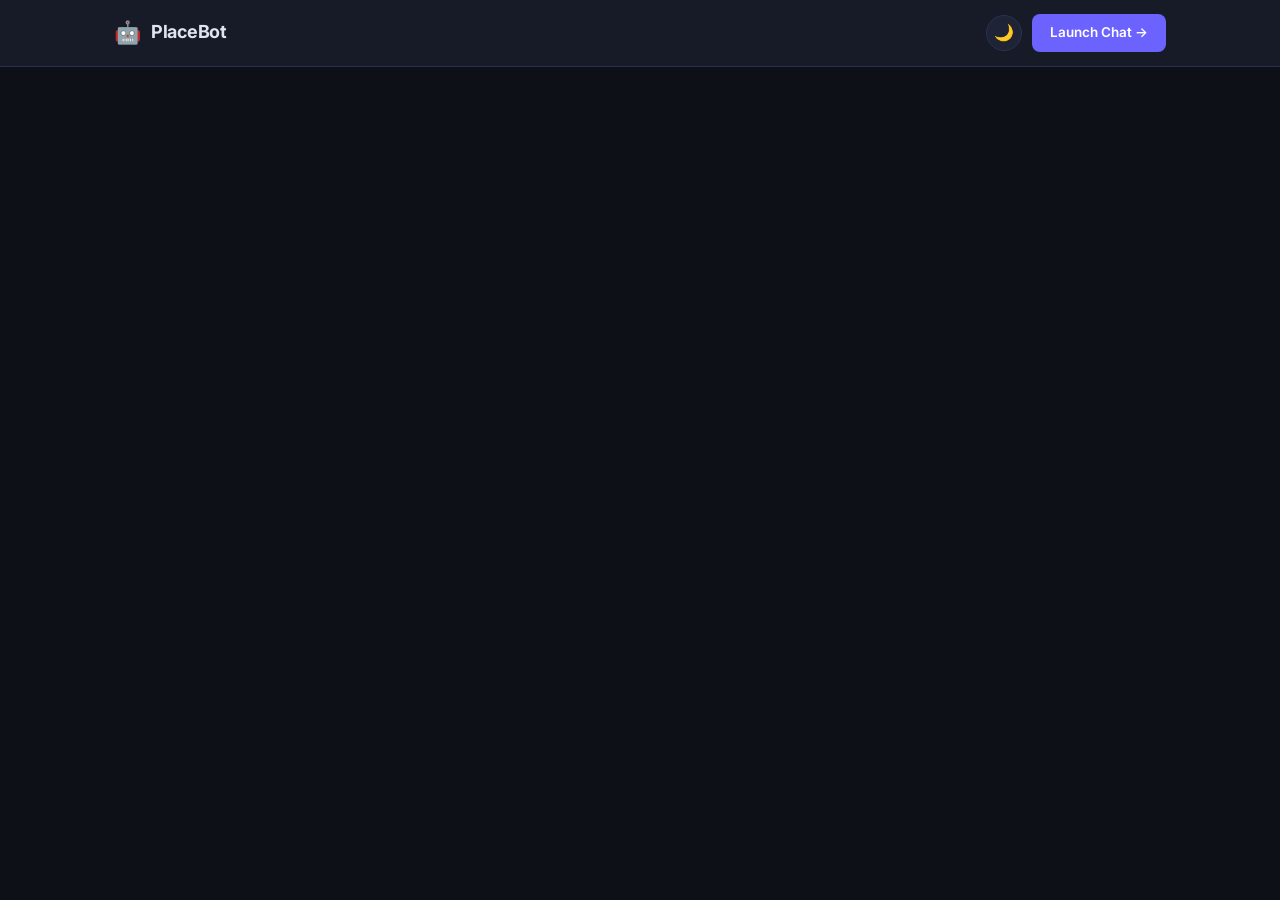
==== index.html @ d07be6ec "feat(html): add landing page scaffolding and navigation bar" ====
<!DOCTYPE html>
<html lang="en" data-theme="dark">

<head>
    <meta charset="UTF-8" />
    <meta name="viewport" content="width=device-width, initial-scale=1.0" />
    <title>PlaceBot — Personal Placement Mentor</title>
    <meta name="description"
        content="PlaceBot is an AI placement mentor for engineering students. Ace your campus placements with smart guidance on HR, DSA, resume, aptitude and more." />
    <link rel="preconnect" href="https://fonts.googleapis.com" />
    <link href="https://fonts.googleapis.com/css2?family=Inter:wght@300;400;500;600;700;800&display=swap"
        rel="stylesheet" />
    <link rel="stylesheet" href="src/style.css" />
</head>

<body class="landing-body">

    <!-- ── NAV ─────────────────────────────────────────── -->
    <nav class="nav">
        <div class="nav-inner">
            <div class="nav-brand">
                <span class="nav-logo">🤖</span>
                <span class="nav-name">PlaceBot</span>
            </div>
            <div class="nav-actions">
                <button class="theme-toggle" id="themeToggle" aria-label="Toggle theme" title="Toggle light / dark">
                    <span class="theme-icon">🌙</span>
                </button>
                <a href="chat.html" class="nav-cta">Launch Chat →</a>
            </div>
        </div>
    </nav>

    <script src="src/theme.js"></script>
</body>

</html>
---- src/style.css ----
/* ═══════════════════════════════════════════════════════════
   PLACEBOT — style.css
═══════════════════════════════════════════════════════════ */

:root,
[data-theme="dark"] {
  --bg: #0d1117;
  --bg2: #0a0d13;
  --surface: #161b27;
  --surface2: #1e2436;
  --surface3: #252d42;
  --border: #2a3150;
  --accent: #6c63ff;
  --accent-dim: rgba(108, 99, 255, .15);
  --accent-hover: #8b85ff;
  --accent-glow: rgba(108, 99, 255, .3);
  --green: #22c55e;
  --amber: #f59e0b;
  --red: #ef4444;
  --text: #e0e3f0;
  --text-dim: #7c82a0;
  --text-muted: #4a5068;
  --user-bubble: #6c63ff;
  --bot-bubble: #1a1f35;
  --card-bg: #161b27;
  --gradient-text: linear-gradient(135deg, #6c63ff, #a78bfa, #60a5fa);
}

[data-theme="light"] {
  --bg: #f4f6fb;
  --bg2: #eceef5;
  --surface: #ffffff;
  --surface2: #f0f2fa;
  --surface3: #e8eaf5;
  --border: #dde1f0;
  --accent: #5b52e8;
  --accent-dim: rgba(91, 82, 232, .1);
  --accent-hover: #4840cc;
  --accent-glow: rgba(91, 82, 232, .2);
  --green: #16a34a;
  --amber: #d97706;
  --red: #dc2626;
  --text: #1a1d2e;
  --text-dim: #5a6080;
  --text-muted: #9499b8;
  --user-bubble: #5b52e8;
  --bot-bubble: #eef0fa;
  --card-bg: #ffffff;
  --gradient-text: linear-gradient(135deg, #5b52e8, #7c3aed, #2563eb);
}

*,
*::before,
*::after {
  box-sizing: border-box;
  margin: 0;
  padding: 0
}

html {
  scroll-behavior: smooth
}

body {
  font-family: 'Inter', system-ui, sans-serif;
  background: var(--bg);
  color: var(--text);
  font-size: 15px;
  line-height: 1.6;
  transition: background .25s ease, color .25s ease
}

a {
  text-decoration: none;
  color: inherit
}

ul {
  list-style: none
}

.theme-toggle {
  width: 36px;
  height: 36px;
  border-radius: 50%;
  background: var(--surface2);
  border: 1px solid var(--border);
  cursor: pointer;
  display: flex;
  align-items: center;
  justify-content: center;
  font-size: 16px;
  transition: background .18s, border-color .18s, transform .15s;
  flex-shrink: 0
}

.theme-toggle:hover {
  background: var(--surface3);
  border-color: var(--accent);
  transform: rotate(20deg)
}

.btn-primary {
  display: inline-flex;
  align-items: center;
  gap: 6px;
  background: var(--accent);
  color: #fff;
  padding: 11px 24px;
  border-radius: 10px;
  font-size: 14px;
  font-weight: 600;
  border: none;
  cursor: pointer;
  font-family: inherit;
  transition: background .18s, transform .1s, box-shadow .18s;
  box-shadow: 0 4px 14px var(--accent-glow)
}

.btn-primary:hover {
  background: var(--accent-hover);
  transform: translateY(-1px)
}

.btn-primary:active {
  transform: scale(.97)
}

.btn-ghost {
  display: inline-flex;
  align-items: center;
  padding: 11px 24px;
  border-radius: 10px;
  font-size: 14px;
  font-weight: 500;
  border: 1px solid var(--border);
  background: transparent;
  color: var(--text-dim);
  cursor: pointer;
  font-family: inherit;
  transition: all .18s
}

.btn-ghost:hover {
  background: var(--surface2);
  border-color: var(--accent);
  color: var(--accent-hover)
}

/* ═══ LANDING PAGE ═══════════════════════════════════════ */
.landing-body {
  min-height: 100vh;
  overflow-x: hidden
}

/* Nav */
.nav {
  position: sticky;
  top: 0;
  z-index: 100;
  background: var(--surface);
  border-bottom: 1px solid var(--border);
  backdrop-filter: blur(12px)
}

.nav-inner {
  max-width: 1100px;
  margin: 0 auto;
  padding: 14px 24px;
  display: flex;
  align-items: center;
  justify-content: space-between
}

.nav-brand {
  display: flex;
  align-items: center;
  gap: 10px
}

.nav-logo {
  font-size: 22px
}

.nav-name {
  font-size: 18px;
  font-weight: 700;
  letter-spacing: -.3px
}

.nav-actions {
  display: flex;
  align-items: center;
  gap: 10px
}

.nav-cta {
  background: var(--accent);
  color: #fff;
  padding: 8px 18px;
  border-radius: 8px;
  font-size: 13.5px;
  font-weight: 600;
  transition: background .18s
}

.nav-cta:hover {
  background: var(--accent-hover)
}

/* Hero */
.hero {
  max-width: 800px;
  margin: 0 auto;
  padding: 90px 24px 70px;
  text-align: center
}

.hero-badge {
  display: inline-block;
  background: var(--accent-dim);
  border: 1px solid rgba(108, 99, 255, .3);
  color: var(--accent-hover);
  padding: 5px 16px;
  border-radius: 20px;
  font-size: 13px;
  font-weight: 500;
  margin-bottom: 28px
}

.hero-title {
  font-size: clamp(36px, 6vw, 62px);
  font-weight: 800;
  line-height: 1.13;
  letter-spacing: -1.5px;
  margin-bottom: 20px
}

.hero-gradient {
  background: var(--gradient-text);
  -webkit-background-clip: text;
  -webkit-text-fill-color: transparent;
  background-clip: text
}

.hero-sub {
  font-size: 17px;
  color: var(--text-dim);
  max-width: 580px;
  margin: 0 auto 36px;
  line-height: 1.7
}

.hero-actions {
  display: flex;
  gap: 12px;
  justify-content: center;
  flex-wrap: wrap;
  margin-bottom: 52px
}

.stats-row {
  display: flex;
  align-items: center;
  justify-content: center;
  gap: 32px;
  flex-wrap: wrap
}

.stat {
  display: flex;
  flex-direction: column;
  align-items: center;
  gap: 2px
}

.stat strong {
  font-size: 26px;
  font-weight: 700;
  color: var(--accent)
}

.stat span {
  font-size: 12px;
  color: var(--text-dim)
}

.stat-sep {
  width: 1px;
  height: 36px;
  background: var(--border)
}
/* -- Section Header -- */
.section-header{text-align:center;margin-bottom:52px}
.section-header h2{font-size:clamp(24px,4vw,36px);font-weight:700;letter-spacing:-.5px;margin-bottom:10px}
.section-header p{font-size:15px;color:var(--text-dim);max-width:520px;margin:0 auto}

/* -- Features Grid -- */
.features{max-width:1100px;margin:0 auto;padding:80px 24px;border-top:1px solid var(--border)}
.features-grid{display:grid;grid-template-columns:repeat(auto-fill,minmax(290px,1fr));gap:20px}
.feature-card{background:var(--card-bg);border:1px solid var(--border);border-radius:14px;padding:24px;transition:border-color .18s,box-shadow .18s,transform .18s}
.feature-card:hover{border-color:var(--accent);box-shadow:0 4px 20px var(--accent-glow);transform:translateY(-2px)}
.fc-icon{font-size:28px;margin-bottom:12px}
.feature-card h3{font-size:16px;font-weight:600;margin-bottom:8px}
.feature-card p{font-size:13.5px;color:var(--text-dim);line-height:1.6;margin-bottom:12px}
.fc-list{display:flex;flex-direction:column;gap:4px}
.fc-list li{font-size:12.5px;color:var(--text-muted);padding-left:14px;position:relative}
.fc-list li::before{content:"�";position:absolute;left:4px;color:var(--accent)}
.cta-card{background:var(--accent-dim);border-color:rgba(108,99,255,.35)}
.cta-card h3{color:var(--accent-hover)}

/* -- How it works -- */
.how-it-works{max-width:900px;margin:0 auto;padding:80px 24px;border-top:1px solid var(--border)}
.steps-row{display:flex;align-items:flex-start;gap:16px;flex-wrap:wrap;justify-content:center}
.step{flex:1;min-width:200px;text-align:center;padding:24px 20px;background:var(--card-bg);border:1px solid var(--border);border-radius:14px}
.step-num{width:40px;height:40px;background:var(--accent);color:#fff;border-radius:50%;display:flex;align-items:center;justify-content:center;font-weight:700;font-size:16px;margin:0 auto 14px}
.step h4{font-size:15px;font-weight:600;margin-bottom:8px}.step p{font-size:13px;color:var(--text-dim);line-height:1.6}
.step-arrow{font-size:22px;color:var(--text-muted);padding-top:36px;flex-shrink:0}

/* -- Footer -- */
.footer{border-top:1px solid var(--border);padding:48px 24px;background:var(--surface)}
.footer-inner{max-width:600px;margin:0 auto;display:flex;flex-direction:column;align-items:center;gap:12px;text-align:center}
.footer-brand{display:flex;align-items:center;gap:8px;font-size:18px;font-weight:700}
.footer-note{font-size:13px;color:var(--text-dim)}
/* ═══ CHAT PAGE ══════════════════════════════════════════ */
.chat-body{height:100vh;overflow:hidden}
.app-wrapper{display:flex;height:100vh;overflow:hidden}

/* Sidebar */
.side-panel {
  width: 290px; min-width: 290px;
  background: var(--surface); border-right: 1px solid var(--border);
  display: flex; flex-direction: column;
  overflow-y: auto; padding: 24px 18px;
  scrollbar-width: thin; scrollbar-color: var(--border) transparent;
}
.brand{display:flex;flex-direction:column;align-items:center;text-align:center;padding-bottom:20px}
.brand-link{display:block;border-radius:14px;transition:opacity .18s}
.brand-link:hover{opacity:0.8}
.brand-logo{
  width:52px;height:52px;
  background:linear-gradient(135deg,var(--accent),#9b59e8);
  border-radius:14px;display:flex;align-items:center;justify-content:center;
  font-size:24px;margin-bottom:12px;box-shadow:0 4px 16px var(--accent-glow);
}
.brand-name{font-size:20px;font-weight:700;letter-spacing:-.3px}
.brand-tagline{font-size:12px;color:var(--text-dim);margin-top:4px;line-height:1.5}
.divider{height:1px;background:var(--border);margin:14px 0;flex-shrink:0}
.panel-label{
  font-size:10.5px;font-weight:600;text-transform:uppercase;
  letter-spacing:0.8px;color:var(--text-muted);margin-bottom:10px;
  display:flex;align-items:center;gap:8px;
}
.feature-list{display:flex;flex-direction:column;gap:2px}
.feature-item{display:flex;align-items:flex-start;gap:10px;padding:8px;border-radius:8px;transition:background .15s}
.feature-item:hover{background:var(--surface2)}
.fi-icon{font-size:17px;flex-shrink:0;margin-top:1px}
.feature-item strong{display:block;font-size:12.5px;font-weight:600;margin-bottom:1px}
.feature-item p{font-size:11px;color:var(--text-dim);line-height:1.4}

/* API section */
.api-section{margin-top:auto;padding-top:8px}
.api-status-badge{
  display:inline-block;padding:2px 8px;border-radius:20px;
  font-size:10px;font-weight:600;
  background:rgba(245,158,11,0.15);color:var(--amber);border:1px solid rgba(245,158,11,0.3);
  text-transform:none;letter-spacing:0;
}
.api-status-badge.saved{background:rgba(34,197,94,0.12);color:var(--green);border-color:rgba(34,197,94,0.3)}
.api-input-row{display:flex;gap:6px;margin-bottom:6px}
.api-input-row input{
  flex:1;background:var(--surface2);border:1px solid var(--border);
  border-radius:6px;padding:7px 10px;font-size:12px;color:var(--text);
  font-family:inherit;outline:none;transition:border-color .18s;
}
.api-input-row input:focus{border-color:var(--accent)}
.api-input-row input::placeholder{color:var(--text-muted)}
.api-input-row button{
  background:var(--accent);color:#fff;border:none;border-radius:6px;
  padding:7px 14px;font-size:12px;font-weight:600;
  cursor:pointer;font-family:inherit;transition:background .18s;
}
.api-input-row button:hover{background:var(--accent-hover)}
.api-hint{font-size:10.5px;color:var(--text-muted);line-height:1.4}

/* Chat panel */
.chat-panel{flex:1;display:flex;flex-direction:column;overflow:hidden;background:var(--bg)}
.chat-header{
  display:flex;align-items:center;justify-content:space-between;
  padding:12px 20px;border-bottom:1px solid var(--border);
  flex-shrink:0;background:var(--surface);
}
.chat-header-info{display:flex;align-items:center;gap:8px}
.ch-dot{width:8px;height:8px;background:var(--green);border-radius:50%;box-shadow:0 0 6px var(--green);animation:blink 2.2s infinite}
@keyframes blink{0%,100%{opacity:1}50%{opacity:0.3}}
.ch-title{font-size:13px;font-weight:500;color:var(--text-dim)}
.chat-header-actions{display:flex;align-items:center;gap:8px}
.clear-btn{
  background:none;border:1px solid var(--border);border-radius:6px;
  color:var(--text-dim);font-size:12px;padding:5px 12px;
  cursor:pointer;font-family:inherit;transition:all .18s;
}
.clear-btn:hover{background:rgba(239,68,68,0.1);border-color:var(--red);color:var(--red)}

/* Quick actions */
.quick-actions{
  display:flex;gap:8px;padding:10px 20px;
  overflow-x:auto;flex-shrink:0;border-bottom:1px solid var(--border);
  scrollbar-width:none;
}
.quick-actions::-webkit-scrollbar{display:none}
.qa-btn{
  display:inline-flex;align-items:center;gap:5px;
  padding:6px 14px;background:var(--surface);border:1px solid var(--border);
  border-radius:20px;color:var(--text-dim);font-size:12.5px;font-weight:500;
  cursor:pointer;white-space:nowrap;transition:all .18s;font-family:inherit;
}
.qa-btn:hover{background:var(--accent-dim);border-color:var(--accent);color:var(--accent-hover)}
.qa-btn:active{transform:scale(0.97)}

/* Chat window */
.chat-window{
  flex:1;overflow-y:auto;padding:20px;
  display:flex;flex-direction:column;gap:4px;
  scrollbar-width:thin;scrollbar-color:var(--border) transparent;
}
.chat-window::-webkit-scrollbar{width:5px}
.chat-window::-webkit-scrollbar-track{background:transparent}
.chat-window::-webkit-scrollbar-thumb{background:var(--border);border-radius:3px}

.welcome-card{
  background:var(--surface);border:1px solid var(--border);
  border-radius:14px;padding:28px 24px;text-align:center;
  max-width:460px;margin:auto;
}
.wc-emoji{font-size:38px;margin-bottom:12px}
.welcome-card h2{font-size:18px;font-weight:700;margin-bottom:8px}
.welcome-card p{font-size:13.5px;color:var(--text-dim);line-height:1.65}

/* Message rows */
.msg-row{display:flex;gap:10px;align-items:flex-end;animation:fadeSlideIn .16s ease both}
@keyframes fadeSlideIn{from{opacity:0;transform:translateY(5px)}to{opacity:1;transform:translateY(0)}}
.msg-row.user{flex-direction:row-reverse}
.msg-avatar{width:28px;height:28px;border-radius:50%;display:flex;align-items:center;justify-content:center;font-size:14px;flex-shrink:0;margin-bottom:18px}
.msg-row.bot .msg-avatar{background:linear-gradient(135deg,var(--accent),#9b59e8)}
.msg-row.user .msg-avatar{background:var(--surface2);border:1px solid var(--border)}
.msg-body{display:flex;flex-direction:column;max-width:72%}
.msg-row.user .msg-body{align-items:flex-end}
.msg-row.bot .msg-body{align-items:flex-start}
.msg-bubble{padding:10px 14px;border-radius:14px;font-size:14px;line-height:1.65;word-break:break-word}
.msg-row.bot .msg-bubble{background:var(--bot-bubble);border:1px solid var(--border);border-bottom-left-radius:4px;color:var(--text)}
.msg-row.user .msg-bubble{background:var(--user-bubble);color:#fff;border-bottom-right-radius:4px}
.msg-time{font-size:10px;color:var(--text-muted);margin-top:4px;padding:0 2px}

/* Markdown */
.msg-bubble h3{font-size:14px;font-weight:600;color:var(--accent-hover);margin:10px 0 4px}
.msg-bubble h3:first-child{margin-top:0}
.msg-bubble ul,.msg-bubble ol{padding-left:18px;margin:5px 0}
.msg-bubble li{margin-bottom:3px}
.msg-bubble strong{font-weight:600}
.msg-bubble em{font-style:italic}
.msg-bubble code{background:rgba(108,99,255,.15);padding:2px 6px;border-radius:4px;font-family:'Courier New',monospace;font-size:13px}
.msg-bubble pre{background:var(--bg2);border:1px solid var(--border);border-radius:8px;padding:10px 12px;margin:8px 0;overflow-x:auto;font-size:12.5px}
.msg-bubble pre code{background:none;padding:0}
.msg-bubble hr{border:none;border-top:1px solid var(--border);margin:8px 0}
.msg-bubble p+p{margin-top:5px}

/* Typing */
.typing-indicator{display:flex;align-items:center;gap:5px;padding:12px 14px}
.typing-dot{width:7px;height:7px;background:var(--accent);border-radius:50%;animation:bounce 1.1s infinite ease-in-out}
.typing-dot:nth-child(2){animation-delay:.18s}
.typing-dot:nth-child(3){animation-delay:.36s}
@keyframes bounce{0%,80%,100%{transform:translateY(0)}40%{transform:translateY(-7px)}}

/* Input */
.input-area{padding:12px 20px 16px;flex-shrink:0;border-top:1px solid var(--border);background:var(--surface)}
.input-row{
  display:flex;gap:10px;align-items:flex-end;
  background:var(--surface2);border:1px solid var(--border);
  border-radius:14px;padding:10px 12px;
  transition:border-color .18s,box-shadow .18s;
}
.input-row:focus-within{border-color:var(--accent);box-shadow:0 0 0 3px var(--accent-dim)}
#userInput{flex:1;background:none;border:none;outline:none;color:var(--text);font-family:inherit;font-size:14px;resize:none;max-height:120px;line-height:1.5}
#userInput::placeholder{color:var(--text-muted)}
.send-btn{width:36px;height:36px;background:var(--accent);border:none;border-radius:8px;color:#fff;cursor:pointer;display:flex;align-items:center;justify-content:center;flex-shrink:0;font-size:15px;transition:background .18s,transform .1s}
.send-btn:hover{background:var(--accent-hover)}
.send-btn:active{transform:scale(0.93)}
.send-btn:disabled{background:var(--border);cursor:not-allowed}
.input-hint{font-size:11px;color:var(--text-muted);margin-top:7px;text-align:center}
.input-hint kbd{background:var(--surface2);border:1px solid var(--border);border-radius:3px;padding:1px 5px;font-size:10px;font-family:inherit}

/* Responsive */
@media(max-width:768px){
  .app-wrapper{flex-direction:column}
  .side-panel{width:100%;min-width:unset;border-right:none;border-bottom:1px solid var(--border);padding:12px 16px;flex-direction:row;align-items:center;gap:14px;overflow-x:auto;overflow-y:hidden}
  .brand{flex-direction:row;text-align:left;padding-bottom:0}
  .brand-logo{width:34px;height:34px;font-size:16px;margin-bottom:0}
  .brand-tagline,.divider,.panel-label,.feature-list{display:none}
  .api-section{margin-top:0;padding-top:0;min-width:200px;flex-shrink:0}
  .msg-body{max-width:88%}
  .step-arrow{display:none}
  .steps-row{flex-direction:column}
  .step{min-width:unset}
}
@media(max-width:500px){
  .hero{padding:60px 16px 50px}
  .features,.how-it-works{padding:60px 16px}
  .features-grid{grid-template-columns:1fr}
}
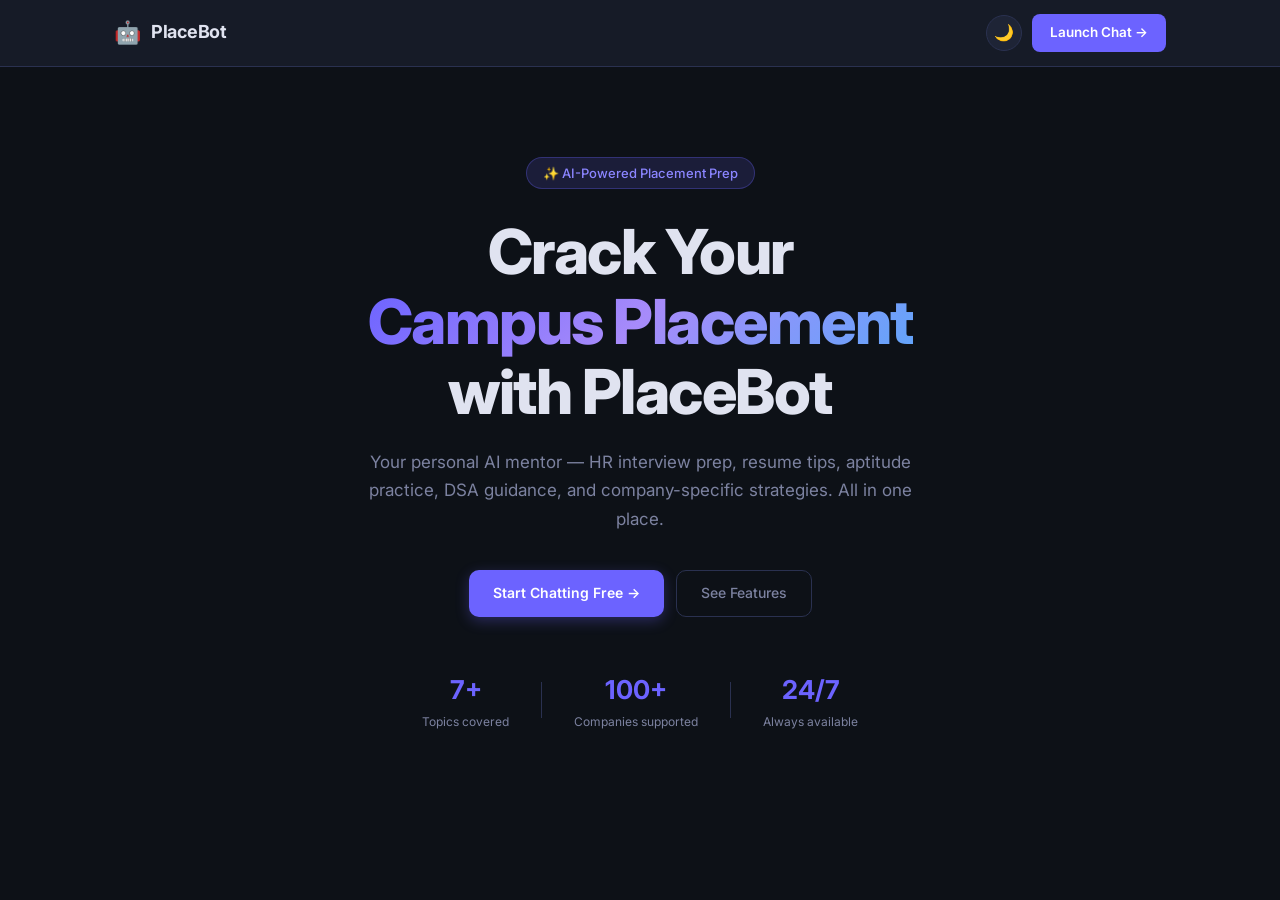
==== commit a742203f: "feat(html): add hero section with CTA buttons and key stats" ====
--- a/index.html
+++ b/index.html
@@ -31,6 +31,31 @@
         </div>
     </nav>
 
+    <!-- ── HERO ─────────────────────────────────────────── -->
+    <section class="hero">
+        <div class="hero-badge">✨ AI-Powered Placement Prep</div>
+        <h1 class="hero-title">
+            Crack Your<br />
+            <span class="hero-gradient">Campus Placement</span><br />
+            with PlaceBot
+        </h1>
+        <p class="hero-sub">
+            Your personal AI mentor — HR interview prep, resume tips, aptitude practice,
+            DSA guidance, and company-specific strategies. All in one place.
+        </p>
+        <div class="hero-actions">
+            <a href="chat.html" class="btn-primary">Start Chatting Free →</a>
+            <a href="#features" class="btn-ghost">See Features</a>
+        </div>
+        <div class="stats-row">
+            <div class="stat"><strong>7+</strong><span>Topics covered</span></div>
+            <div class="stat-sep"></div>
+            <div class="stat"><strong>100+</strong><span>Companies supported</span></div>
+            <div class="stat-sep"></div>
+            <div class="stat"><strong>24/7</strong><span>Always available</span></div>
+        </div>
+    </section>
+
     <script src="src/theme.js"></script>
 </body>
 
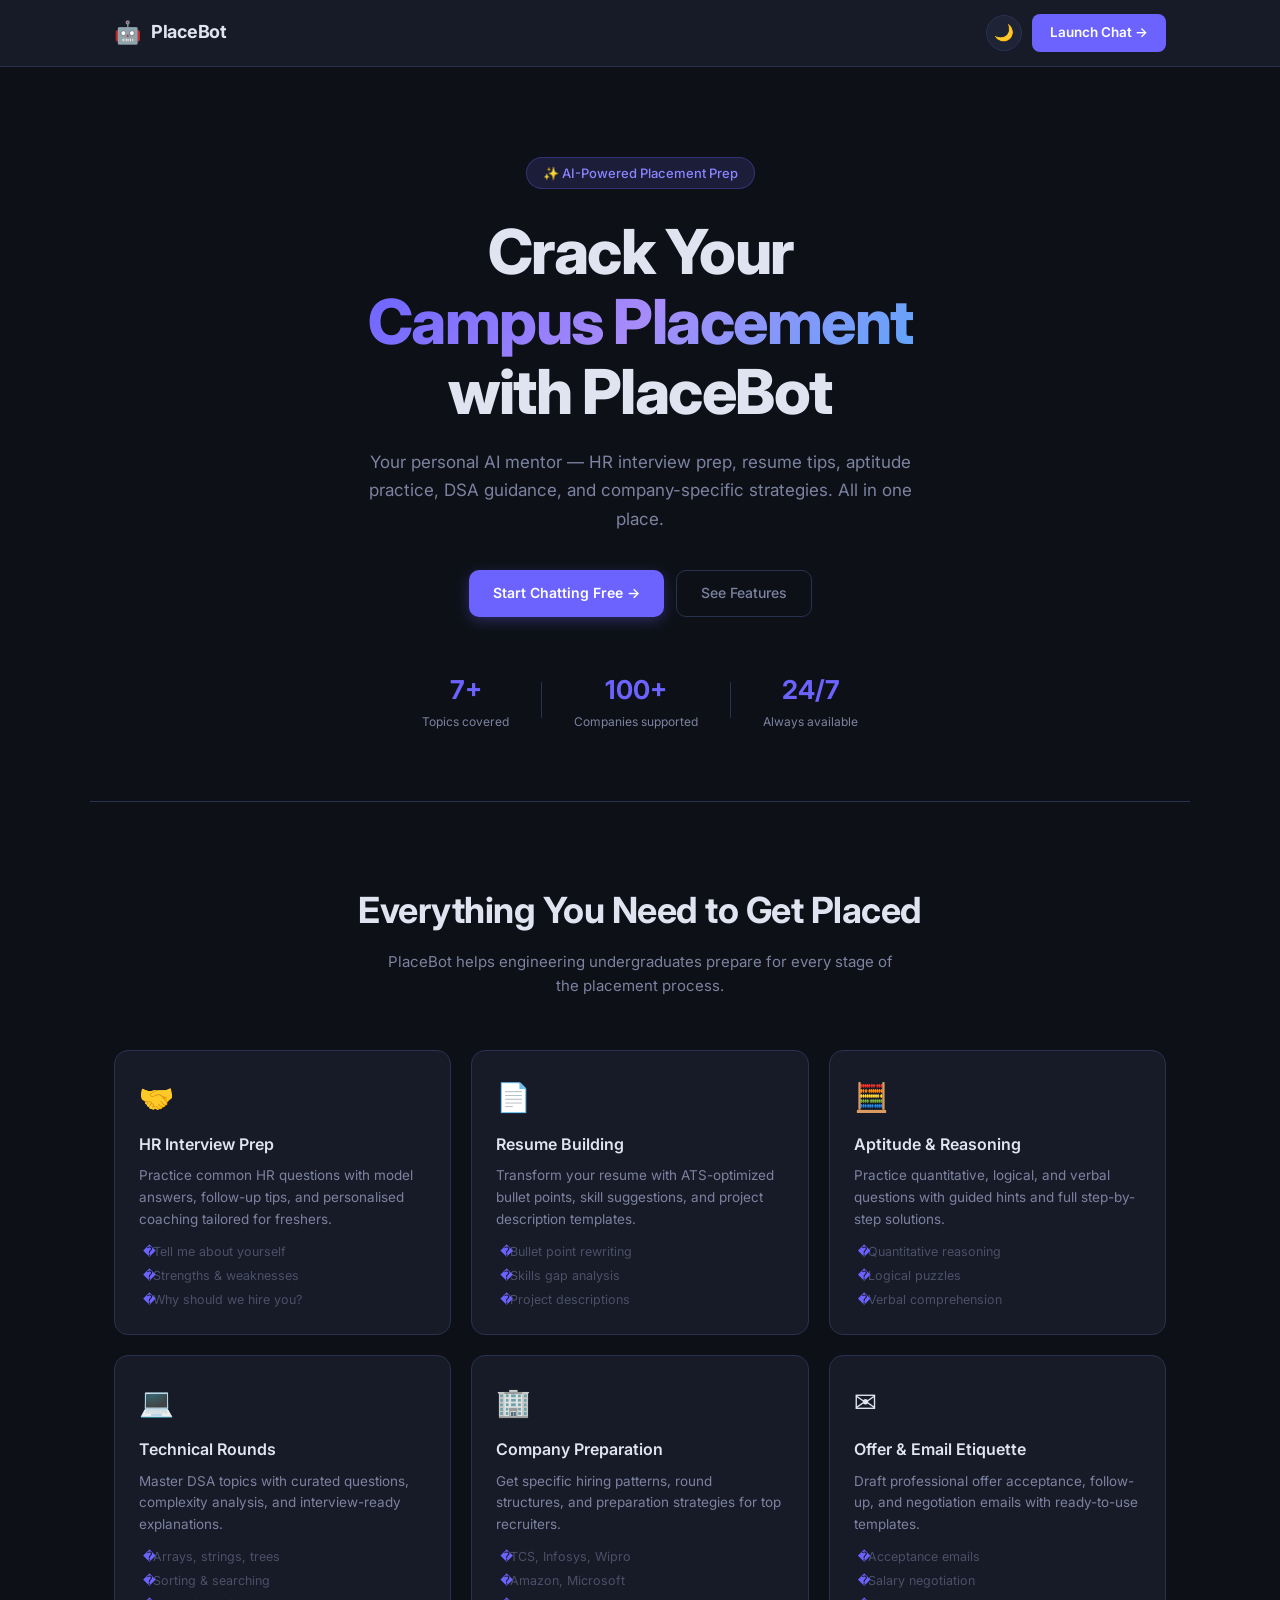
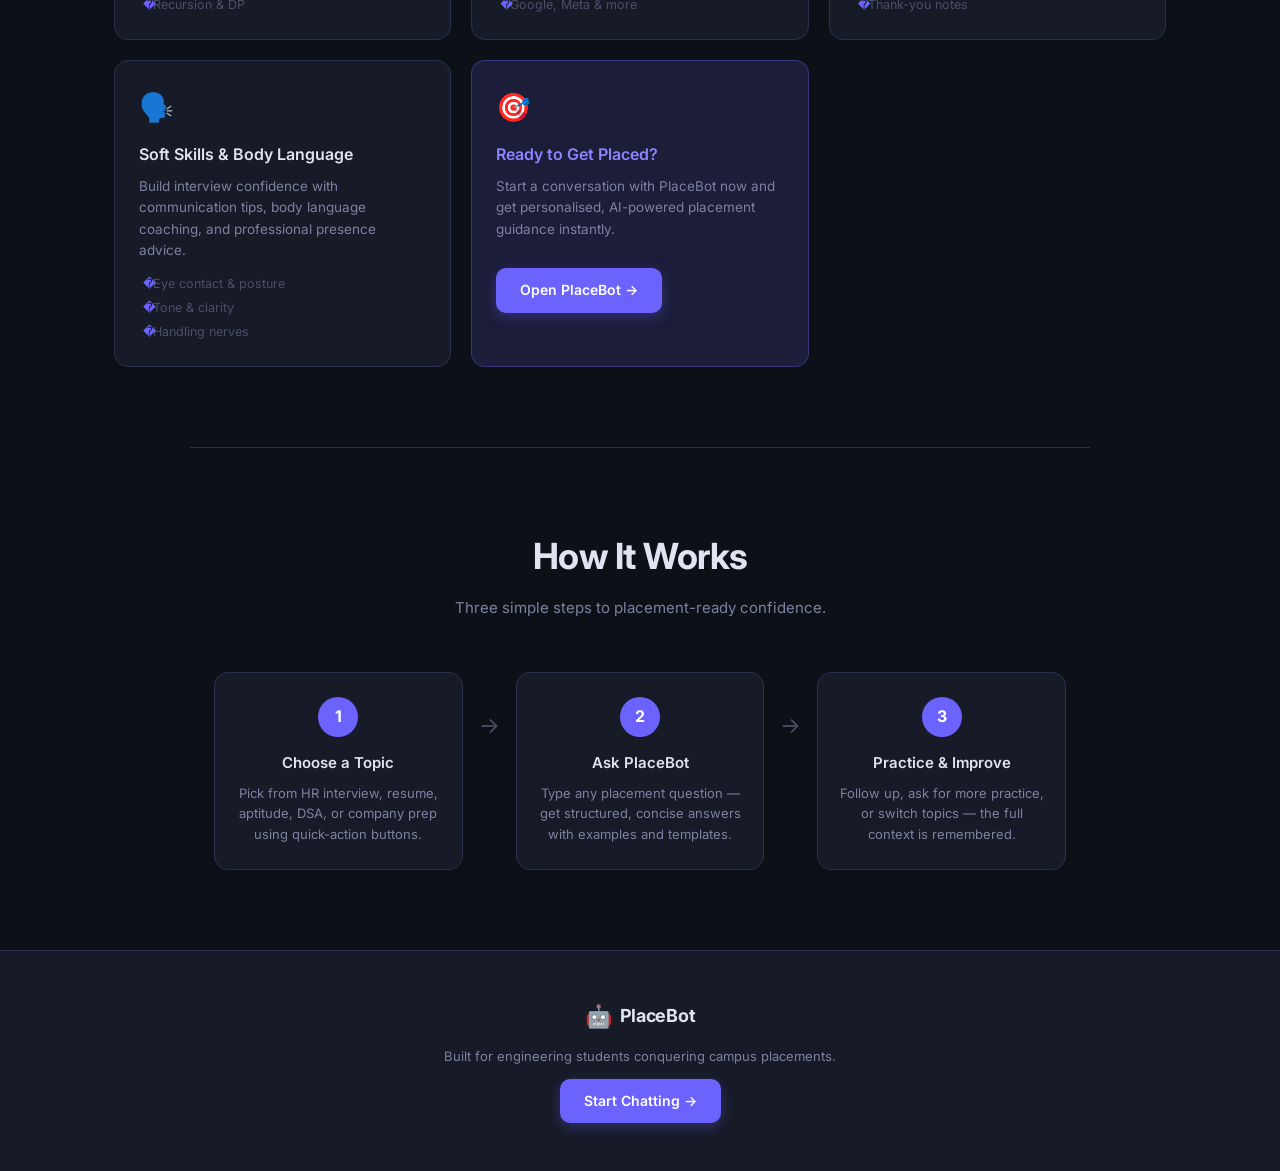
==== commit 72186c47: "feat(html): add features grid, how-it-works section and footer" ====
--- a/index.html
+++ b/index.html
@@ -15,7 +15,6 @@
 
 <body class="landing-body">
 
-    <!-- ── NAV ─────────────────────────────────────────── -->
     <nav class="nav">
         <div class="nav-inner">
             <div class="nav-brand">
@@ -31,7 +30,6 @@
         </div>
     </nav>
 
-    <!-- ── HERO ─────────────────────────────────────────── -->
     <section class="hero">
         <div class="hero-badge">✨ AI-Powered Placement Prep</div>
         <h1 class="hero-title">
@@ -56,6 +54,135 @@
         </div>
     </section>
 
+    <section class="features" id="features">
+        <div class="section-header">
+            <h2>Everything You Need to Get Placed</h2>
+            <p>PlaceBot helps engineering undergraduates prepare for every stage of the placement process.</p>
+        </div>
+        <div class="features-grid">
+            <div class="feature-card">
+                <div class="fc-icon">🤝</div>
+                <h3>HR Interview Prep</h3>
+                <p>Practice common HR questions with model answers, follow-up tips, and personalised coaching tailored
+                    for freshers.</p>
+                <ul class="fc-list">
+                    <li>Tell me about yourself</li>
+                    <li>Strengths &amp; weaknesses</li>
+                    <li>Why should we hire you?</li>
+                </ul>
+            </div>
+            <div class="feature-card">
+                <div class="fc-icon">📄</div>
+                <h3>Resume Building</h3>
+                <p>Transform your resume with ATS-optimized bullet points, skill suggestions, and project description
+                    templates.</p>
+                <ul class="fc-list">
+                    <li>Bullet point rewriting</li>
+                    <li>Skills gap analysis</li>
+                    <li>Project descriptions</li>
+                </ul>
+            </div>
+            <div class="feature-card">
+                <div class="fc-icon">🧮</div>
+                <h3>Aptitude &amp; Reasoning</h3>
+                <p>Practice quantitative, logical, and verbal questions with guided hints and full step-by-step
+                    solutions.</p>
+                <ul class="fc-list">
+                    <li>Quantitative reasoning</li>
+                    <li>Logical puzzles</li>
+                    <li>Verbal comprehension</li>
+                </ul>
+            </div>
+            <div class="feature-card">
+                <div class="fc-icon">💻</div>
+                <h3>Technical Rounds</h3>
+                <p>Master DSA topics with curated questions, complexity analysis, and interview-ready explanations.</p>
+                <ul class="fc-list">
+                    <li>Arrays, strings, trees</li>
+                    <li>Sorting &amp; searching</li>
+                    <li>Recursion &amp; DP</li>
+                </ul>
+            </div>
+            <div class="feature-card">
+                <div class="fc-icon">🏢</div>
+                <h3>Company Preparation</h3>
+                <p>Get specific hiring patterns, round structures, and preparation strategies for top recruiters.</p>
+                <ul class="fc-list">
+                    <li>TCS, Infosys, Wipro</li>
+                    <li>Amazon, Microsoft</li>
+                    <li>Google, Meta &amp; more</li>
+                </ul>
+            </div>
+            <div class="feature-card">
+                <div class="fc-icon">✉️</div>
+                <h3>Offer &amp; Email Etiquette</h3>
+                <p>Draft professional offer acceptance, follow-up, and negotiation emails with ready-to-use templates.
+                </p>
+                <ul class="fc-list">
+                    <li>Acceptance emails</li>
+                    <li>Salary negotiation</li>
+                    <li>Thank-you notes</li>
+                </ul>
+            </div>
+            <div class="feature-card">
+                <div class="fc-icon">🗣️</div>
+                <h3>Soft Skills &amp; Body Language</h3>
+                <p>Build interview confidence with communication tips, body language coaching, and professional presence
+                    advice.</p>
+                <ul class="fc-list">
+                    <li>Eye contact &amp; posture</li>
+                    <li>Tone &amp; clarity</li>
+                    <li>Handling nerves</li>
+                </ul>
+            </div>
+            <div class="feature-card cta-card">
+                <div class="fc-icon">🎯</div>
+                <h3>Ready to Get Placed?</h3>
+                <p>Start a conversation with PlaceBot now and get personalised, AI-powered placement guidance instantly.
+                </p>
+                <a href="chat.html" class="btn-primary" style="margin-top:16px;display:inline-block;">Open PlaceBot
+                    →</a>
+            </div>
+        </div>
+    </section>
+
+    <section class="how-it-works">
+        <div class="section-header">
+            <h2>How It Works</h2>
+            <p>Three simple steps to placement-ready confidence.</p>
+        </div>
+        <div class="steps-row">
+            <div class="step">
+                <div class="step-num">1</div>
+                <h4>Choose a Topic</h4>
+                <p>Pick from HR interview, resume, aptitude, DSA, or company prep using quick-action buttons.</p>
+            </div>
+            <div class="step-arrow">→</div>
+            <div class="step">
+                <div class="step-num">2</div>
+                <h4>Ask PlaceBot</h4>
+                <p>Type any placement question — get structured, concise answers with examples and templates.</p>
+            </div>
+            <div class="step-arrow">→</div>
+            <div class="step">
+                <div class="step-num">3</div>
+                <h4>Practice &amp; Improve</h4>
+                <p>Follow up, ask for more practice, or switch topics — the full context is remembered.</p>
+            </div>
+        </div>
+    </section>
+
+    <footer class="footer">
+        <div class="footer-inner">
+            <div class="footer-brand">
+                <span class="nav-logo">🤖</span>
+                <span class="nav-name">PlaceBot</span>
+            </div>
+            <p class="footer-note">Built for engineering students conquering campus placements.</p>
+            <a href="chat.html" class="btn-primary">Start Chatting →</a>
+        </div>
+    </footer>
+
     <script src="src/theme.js"></script>
 </body>
 
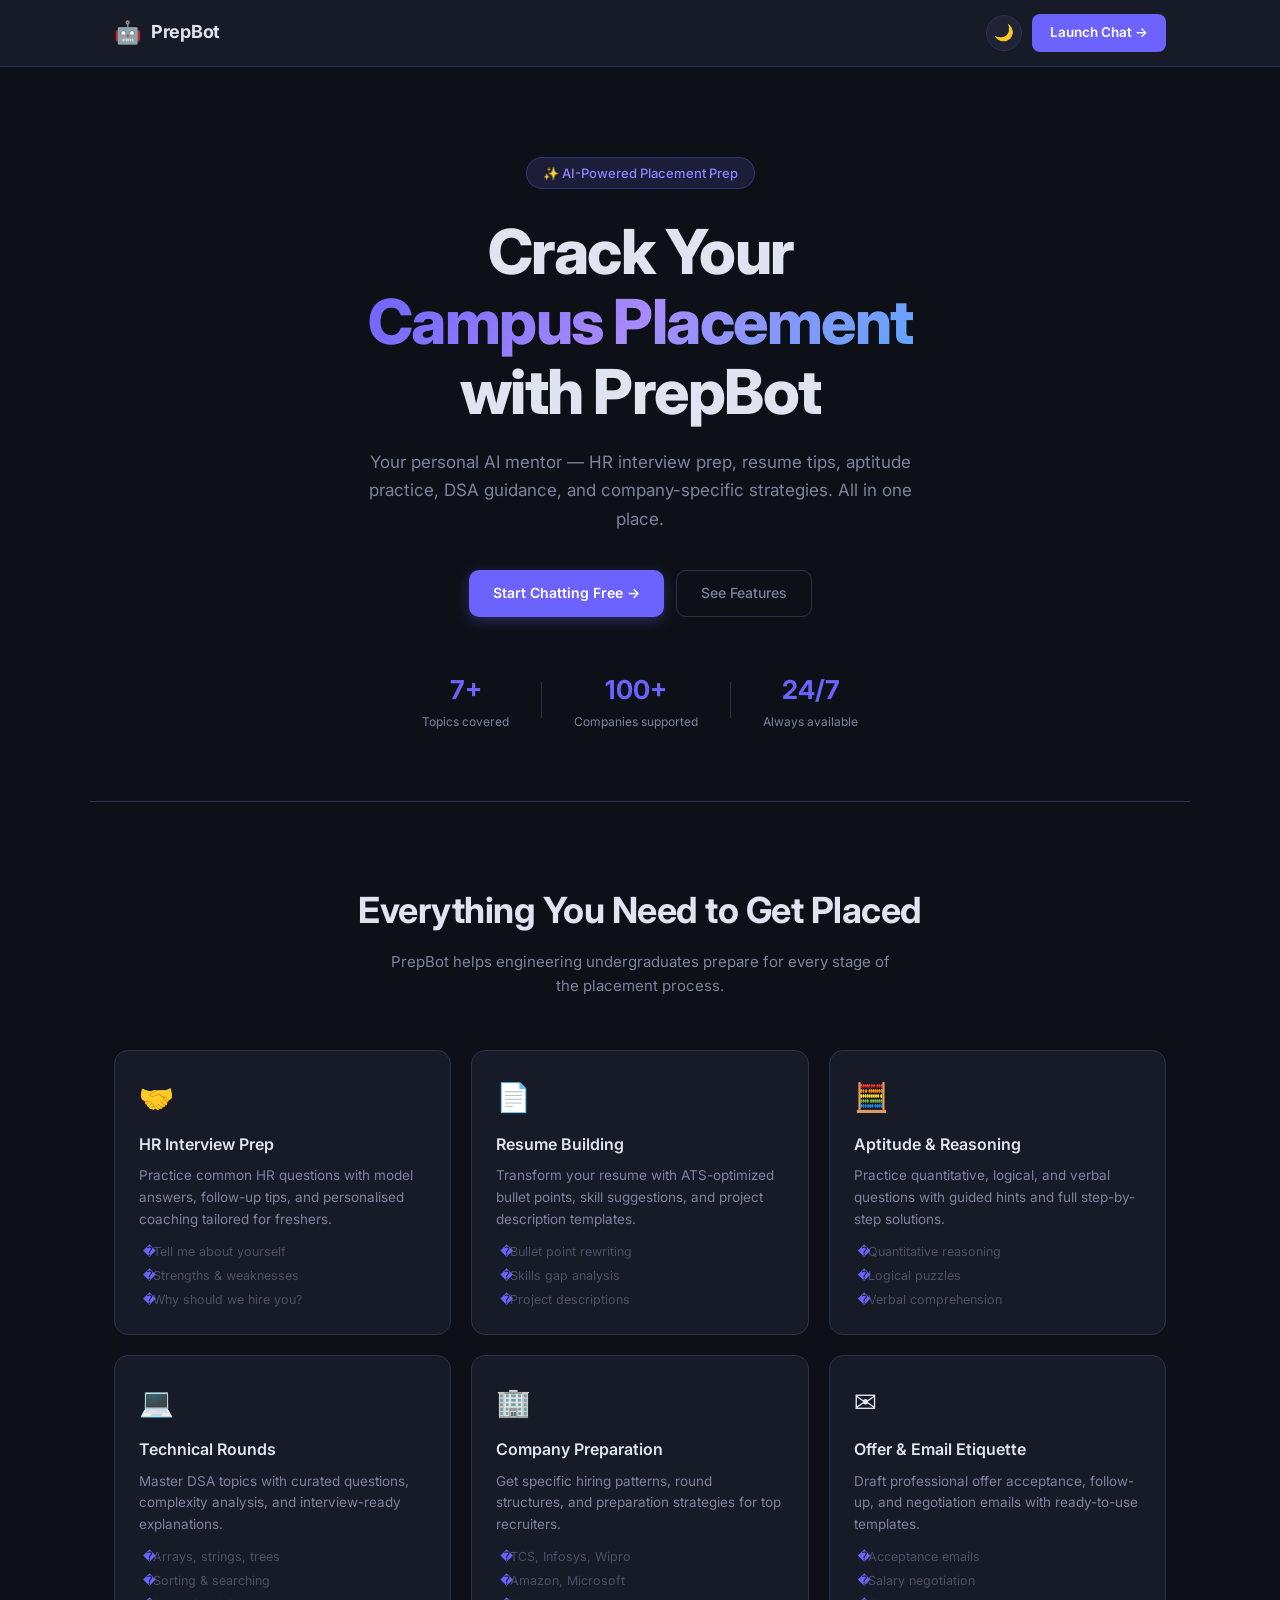
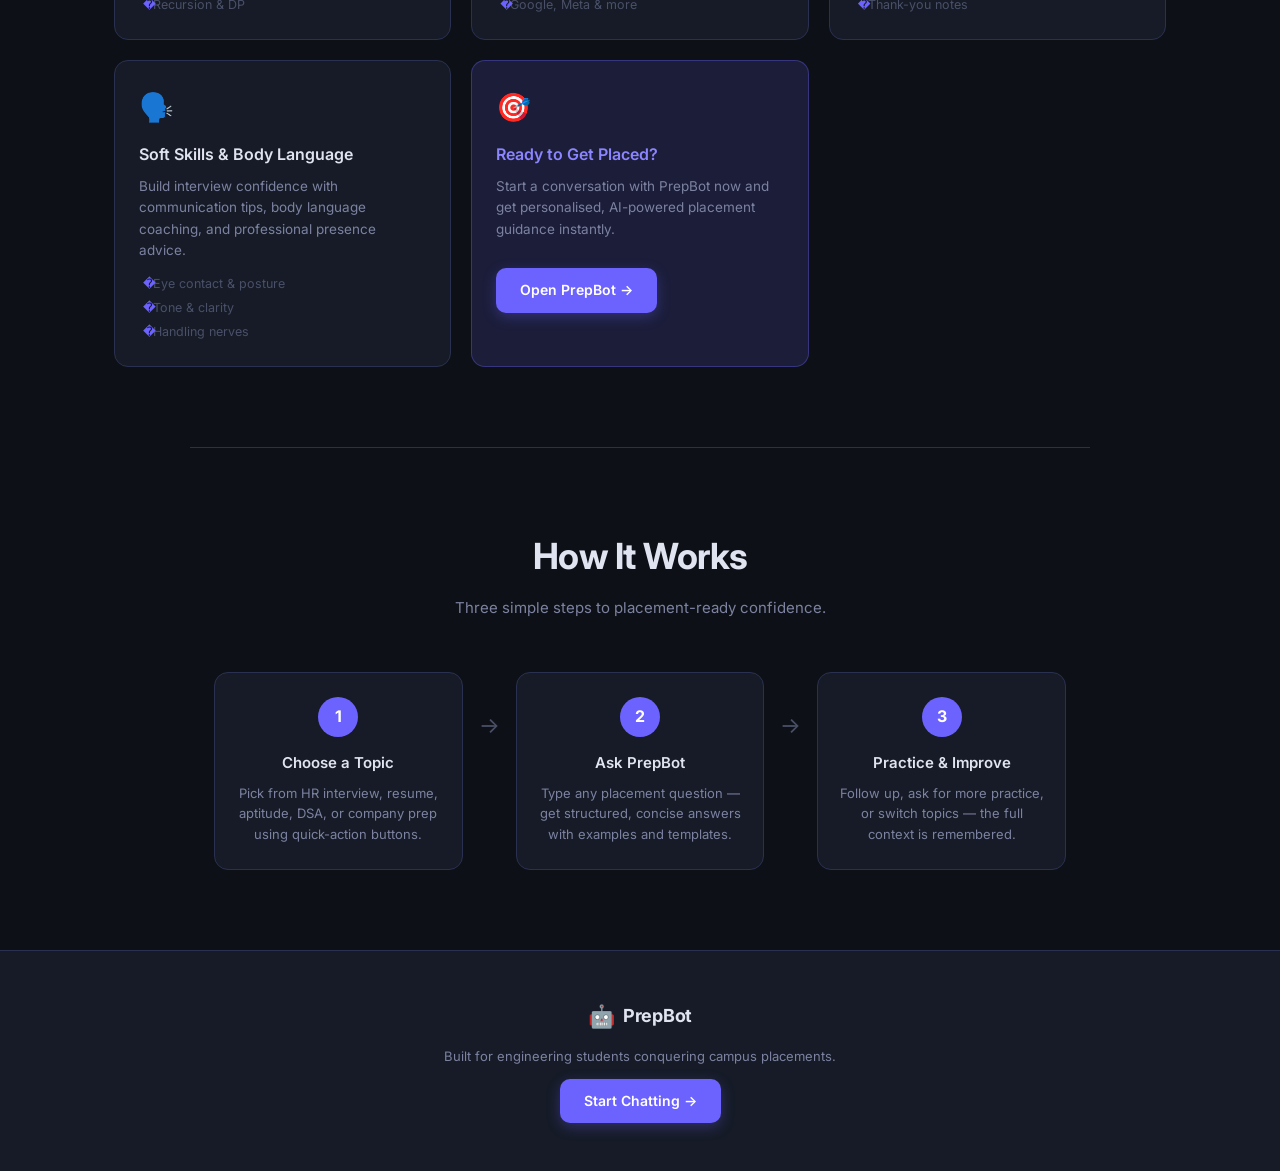
==== commit a4dafd0c: "chore: rename PlaceBot to PrepBot" ====
--- a/index.html
+++ b/index.html
@@ -4,9 +4,9 @@
 <head>
     <meta charset="UTF-8" />
     <meta name="viewport" content="width=device-width, initial-scale=1.0" />
-    <title>PlaceBot — Personal Placement Mentor</title>
+    <title>PrepBot — Personal Placement Mentor</title>
     <meta name="description"
-        content="PlaceBot is an AI placement mentor for engineering students. Ace your campus placements with smart guidance on HR, DSA, resume, aptitude and more." />
+        content="PrepBot is an AI placement mentor for engineering students. Ace your campus placements with smart guidance on HR, DSA, resume, aptitude and more." />
     <link rel="preconnect" href="https://fonts.googleapis.com" />
     <link href="https://fonts.googleapis.com/css2?family=Inter:wght@300;400;500;600;700;800&display=swap"
         rel="stylesheet" />
@@ -19,7 +19,7 @@
         <div class="nav-inner">
             <div class="nav-brand">
                 <span class="nav-logo">🤖</span>
-                <span class="nav-name">PlaceBot</span>
+                <span class="nav-name">PrepBot</span>
             </div>
             <div class="nav-actions">
                 <button class="theme-toggle" id="themeToggle" aria-label="Toggle theme" title="Toggle light / dark">
@@ -35,7 +35,7 @@
         <h1 class="hero-title">
             Crack Your<br />
             <span class="hero-gradient">Campus Placement</span><br />
-            with PlaceBot
+            with PrepBot
         </h1>
         <p class="hero-sub">
             Your personal AI mentor — HR interview prep, resume tips, aptitude practice,
@@ -57,7 +57,7 @@
     <section class="features" id="features">
         <div class="section-header">
             <h2>Everything You Need to Get Placed</h2>
-            <p>PlaceBot helps engineering undergraduates prepare for every stage of the placement process.</p>
+            <p>PrepBot helps engineering undergraduates prepare for every stage of the placement process.</p>
         </div>
         <div class="features-grid">
             <div class="feature-card">
@@ -138,9 +138,9 @@
             <div class="feature-card cta-card">
                 <div class="fc-icon">🎯</div>
                 <h3>Ready to Get Placed?</h3>
-                <p>Start a conversation with PlaceBot now and get personalised, AI-powered placement guidance instantly.
+                <p>Start a conversation with PrepBot now and get personalised, AI-powered placement guidance instantly.
                 </p>
-                <a href="chat.html" class="btn-primary" style="margin-top:16px;display:inline-block;">Open PlaceBot
+                <a href="chat.html" class="btn-primary" style="margin-top:16px;display:inline-block;">Open PrepBot
                     →</a>
             </div>
         </div>
@@ -160,7 +160,7 @@
             <div class="step-arrow">→</div>
             <div class="step">
                 <div class="step-num">2</div>
-                <h4>Ask PlaceBot</h4>
+                <h4>Ask PrepBot</h4>
                 <p>Type any placement question — get structured, concise answers with examples and templates.</p>
             </div>
             <div class="step-arrow">→</div>
@@ -176,7 +176,7 @@
         <div class="footer-inner">
             <div class="footer-brand">
                 <span class="nav-logo">🤖</span>
-                <span class="nav-name">PlaceBot</span>
+                <span class="nav-name">PrepBot</span>
             </div>
             <p class="footer-note">Built for engineering students conquering campus placements.</p>
             <a href="chat.html" class="btn-primary">Start Chatting →</a>
@@ -186,4 +186,4 @@
     <script src="src/theme.js"></script>
 </body>
 
-</html>+</html>
--- a/src/style.css
+++ b/src/style.css
@@ -1,5 +1,5 @@
 /* ═══════════════════════════════════════════════════════════
-   PLACEBOT — style.css
+   PrepBot — style.css
 ═══════════════════════════════════════════════════════════ */
 
 :root,
